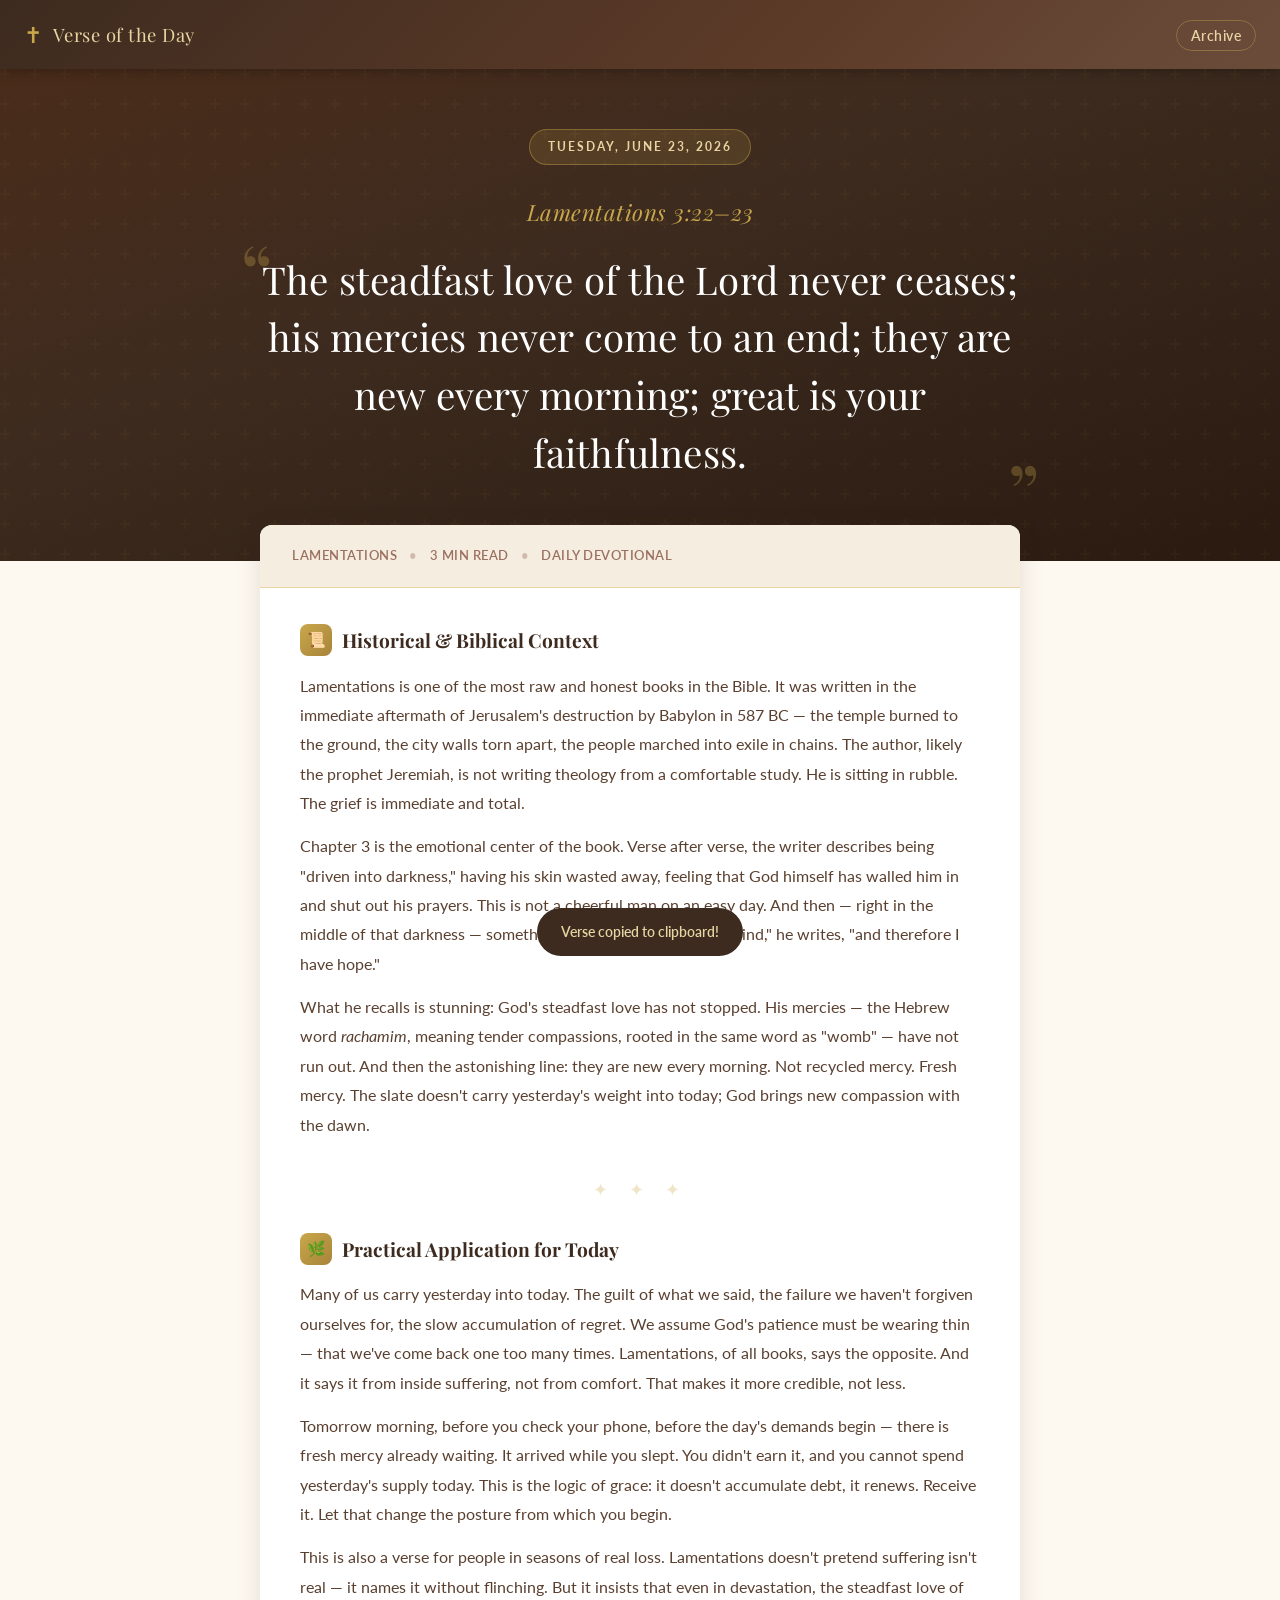
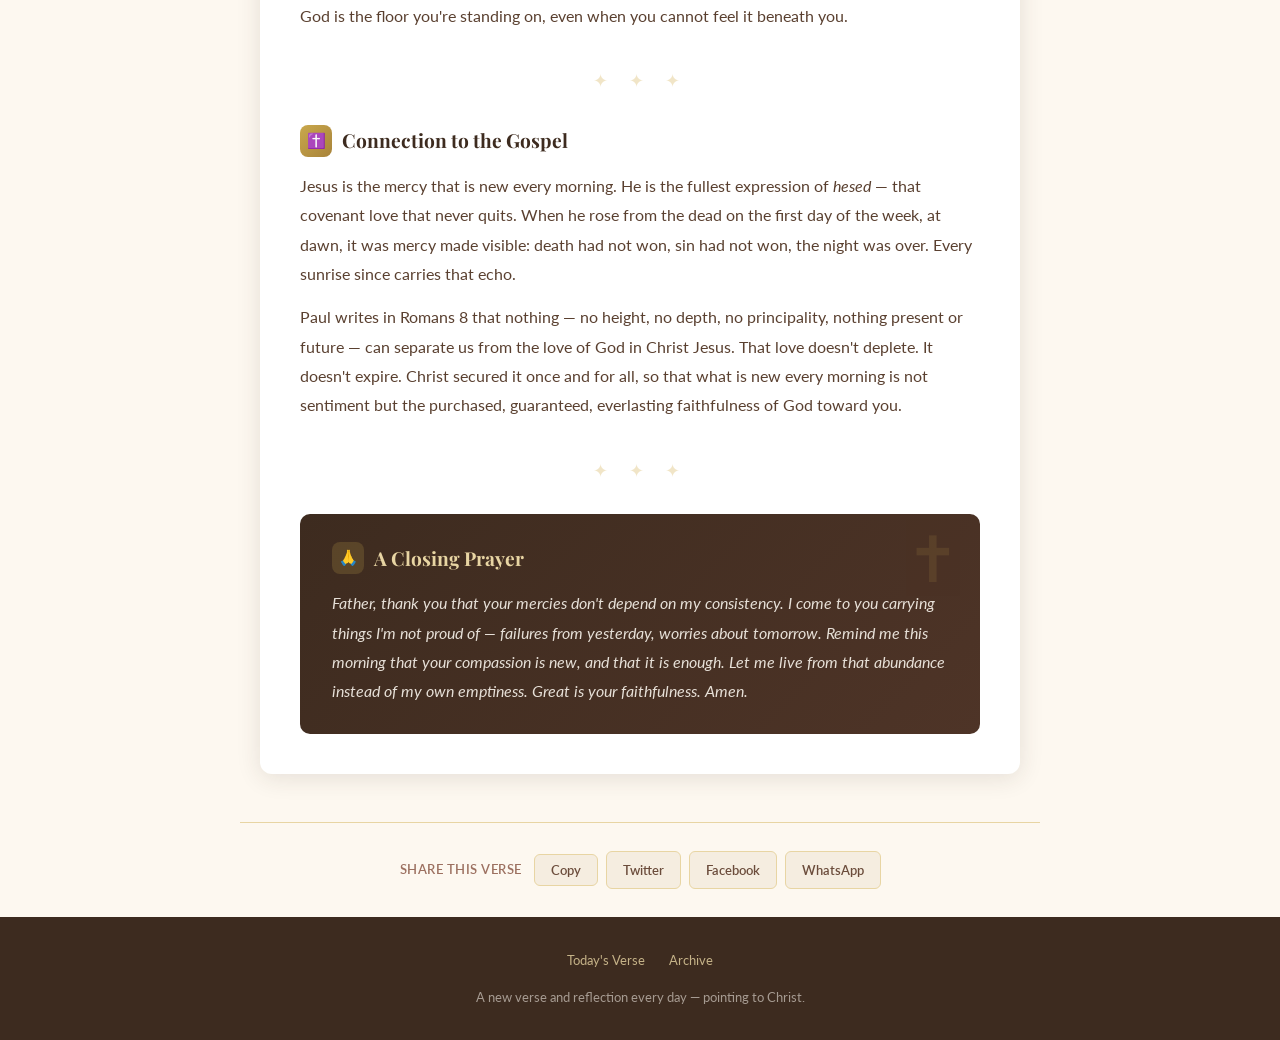
==== index.html @ a3418264 "init: initial site structure and templates" ====
<!DOCTYPE html>
<html lang="en">
<head>
  <meta charset="UTF-8">
  <meta name="viewport" content="width=device-width, initial-scale=1.0">
  <title>Lamentations 3:22–23 — Verse of the Day</title>
  <meta name="description" content="The steadfast love of the Lord never ceases; his mercies never come to an end; they are new every morning; great is your faithfulness.">
  <meta property="og:title" content="Lamentations 3:22–23 — Verse of the Day">
  <meta property="og:description" content="The steadfast love of the Lord never ceases; his mercies never come to an end; they are new every morning; great is your faithfulness.">
  <meta property="og:type" content="website">
  <meta name="twitter:card" content="summary">
  <link rel="preconnect" href="https://fonts.googleapis.com">
  <link rel="preconnect" href="https://fonts.gstatic.com" crossorigin>
  <link href="https://fonts.googleapis.com/css2?family=Playfair+Display:ital,wght@0,400;0,700;1,400&family=Lato:wght@400;600;700&display=swap" rel="stylesheet">
  <link rel="stylesheet" href="css/style.css">
</head>
<body>

  <header class="site-header">
    <a class="site-logo" href="index.html">
      <span class="cross-icon">✝</span>
      <span>Verse of the Day</span>
    </a>
    <nav><a href="archive.html">Archive</a></nav>
  </header>

  <section class="hero">
    <div class="date-badge">Tuesday, June 23, 2026</div>
    <p class="verse-reference">Lamentations 3:22–23</p>
    <blockquote class="verse-text">The steadfast love of the Lord never ceases; his mercies never come to an end; they are new every morning; great is your faithfulness.</blockquote>
  </section>

  <main class="container">
    <article class="article-card">
      <div class="article-meta">
        <span>Lamentations</span>
        <span class="divider">•</span>
        <span>3 min read</span>
        <span class="divider">•</span>
        <span>Daily Devotional</span>
      </div>
      <div class="article-body">

        <div class="article-section">
          <div class="section-label">
            <div class="icon">📜</div>
            <h2>Historical &amp; Biblical Context</h2>
          </div>
          <p>Lamentations is one of the most raw and honest books in the Bible. It was written in the immediate aftermath of Jerusalem's destruction by Babylon in 587 BC — the temple burned to the ground, the city walls torn apart, the people marched into exile in chains. The author, likely the prophet Jeremiah, is not writing theology from a comfortable study. He is sitting in rubble. The grief is immediate and total.</p>
          <p>Chapter 3 is the emotional center of the book. Verse after verse, the writer describes being "driven into darkness," having his skin wasted away, feeling that God himself has walled him in and shut out his prayers. This is not a cheerful man on an easy day. And then — right in the middle of that darkness — something shifts. "But this I call to mind," he writes, "and therefore I have hope."</p>
          <p>What he recalls is stunning: God's steadfast love has not stopped. His mercies — the Hebrew word <em>rachamim</em>, meaning tender compassions, rooted in the same word as "womb" — have not run out. And then the astonishing line: they are new every morning. Not recycled mercy. Fresh mercy. The slate doesn't carry yesterday's weight into today; God brings new compassion with the dawn.</p>
        </div>

        <div class="ornament-divider">✦ ✦ ✦</div>

        <div class="article-section">
          <div class="section-label">
            <div class="icon">🌿</div>
            <h2>Practical Application for Today</h2>
          </div>
          <p>Many of us carry yesterday into today. The guilt of what we said, the failure we haven't forgiven ourselves for, the slow accumulation of regret. We assume God's patience must be wearing thin — that we've come back one too many times. Lamentations, of all books, says the opposite. And it says it from inside suffering, not from comfort. That makes it more credible, not less.</p>
          <p>Tomorrow morning, before you check your phone, before the day's demands begin — there is fresh mercy already waiting. It arrived while you slept. You didn't earn it, and you cannot spend yesterday's supply today. This is the logic of grace: it doesn't accumulate debt, it renews. Receive it. Let that change the posture from which you begin.</p>
          <p>This is also a verse for people in seasons of real loss. Lamentations doesn't pretend suffering isn't real — it names it without flinching. But it insists that even in devastation, the steadfast love of God is the floor you're standing on, even when you cannot feel it beneath you.</p>
        </div>

        <div class="ornament-divider">✦ ✦ ✦</div>

        <div class="article-section">
          <div class="section-label">
            <div class="icon">✝️</div>
            <h2>Connection to the Gospel</h2>
          </div>
          <p>Jesus is the mercy that is new every morning. He is the fullest expression of <em>hesed</em> — that covenant love that never quits. When he rose from the dead on the first day of the week, at dawn, it was mercy made visible: death had not won, sin had not won, the night was over. Every sunrise since carries that echo.</p>
          <p>Paul writes in Romans 8 that nothing — no height, no depth, no principality, nothing present or future — can separate us from the love of God in Christ Jesus. That love doesn't deplete. It doesn't expire. Christ secured it once and for all, so that what is new every morning is not sentiment but the purchased, guaranteed, everlasting faithfulness of God toward you.</p>
        </div>

        <div class="ornament-divider">✦ ✦ ✦</div>

        <div class="article-section prayer-box">
          <div class="section-label">
            <div class="icon">🙏</div>
            <h2>A Closing Prayer</h2>
          </div>
          <p>Father, thank you that your mercies don't depend on my consistency. I come to you carrying things I'm not proud of — failures from yesterday, worries about tomorrow. Remind me this morning that your compassion is new, and that it is enough. Let me live from that abundance instead of my own emptiness. Great is your faithfulness. Amen.</p>
        </div>

      </div>
    </article>
  </main>

  <div class="share-bar">
    <span class="share-label">Share this verse</span>
    <button class="share-btn" onclick="copyVerse()">Copy</button>
    <a class="share-btn" href="https://twitter.com/intent/tweet?text=%22His%20mercies%20are%20new%20every%20morning%22%20%E2%80%94%20Lamentations%203%3A22-23" target="_blank" rel="noopener">Twitter</a>
    <a class="share-btn" href="https://www.facebook.com/sharer/sharer.php?u=" target="_blank" rel="noopener">Facebook</a>
    <a class="share-btn" href="https://wa.me/?text=%22His%20mercies%20are%20new%20every%20morning%22%20%E2%80%94%20Lamentations%203%3A22-23" target="_blank" rel="noopener">WhatsApp</a>
  </div>

  <footer class="site-footer">
    <div class="footer-nav">
      <a href="index.html">Today's Verse</a>
      <a href="archive.html">Archive</a>
    </div>
    <p>A new verse and reflection every day &mdash; pointing to Christ.</p>
  </footer>

  <div class="toast" id="toast">Verse copied to clipboard!</div>
  <script>
    function copyVerse() {
      const text = '"The steadfast love of the Lord never ceases; his mercies never come to an end; they are new every morning." — Lamentations 3:22–23';
      navigator.clipboard.writeText(text).then(() => {
        const t = document.getElementById('toast');
        t.classList.add('show');
        setTimeout(() => t.classList.remove('show'), 2500);
      });
    }
  </script>
</body>
</html>
---- css/style.css ----
/* ===== RESET & BASE ===== */
*, *::before, *::after { box-sizing: border-box; margin: 0; padding: 0; }

:root {
  --gold:       #c9a84c;
  --gold-light: #e8d5a3;
  --cream:      #fdf8f0;
  --parchment:  #f5ede0;
  --brown-dark: #3d2b1f;
  --brown-mid:  #6b4c3b;
  --brown-soft: #9c7060;
  --text:       #2c1f14;
  --text-soft:  #5a4030;
  --white:      #ffffff;
  --shadow:     rgba(61, 43, 31, 0.12);
  --radius:     12px;
  --font-serif: 'Playfair Display', Georgia, 'Times New Roman', serif;
  --font-sans:  'Lato', 'Helvetica Neue', Arial, sans-serif;
}

html { scroll-behavior: smooth; }

body {
  font-family: var(--font-sans);
  background-color: var(--cream);
  color: var(--text);
  line-height: 1.7;
  min-height: 100vh;
}

/* ===== GOOGLE FONTS (loaded in HTML) ===== */

/* ===== HEADER ===== */
.site-header {
  background: linear-gradient(135deg, var(--brown-dark) 0%, #5c3a28 60%, var(--brown-mid) 100%);
  padding: 16px 24px;
  display: flex;
  align-items: center;
  justify-content: space-between;
  position: sticky;
  top: 0;
  z-index: 100;
  box-shadow: 0 2px 12px rgba(0,0,0,0.3);
}

.site-logo {
  display: flex;
  align-items: center;
  gap: 10px;
  text-decoration: none;
}

.site-logo .cross-icon {
  font-size: 22px;
  color: var(--gold);
}

.site-logo span {
  font-family: var(--font-serif);
  font-size: 1.15rem;
  color: var(--gold-light);
  letter-spacing: 0.5px;
}

nav a {
  color: var(--gold-light);
  text-decoration: none;
  font-size: 0.875rem;
  font-weight: 600;
  letter-spacing: 0.5px;
  padding: 6px 14px;
  border: 1px solid rgba(201,168,76,0.4);
  border-radius: 20px;
  transition: all 0.2s ease;
}

nav a:hover {
  background: rgba(201,168,76,0.15);
  border-color: var(--gold);
  color: var(--gold);
}

/* ===== HERO / VERSE SECTION ===== */
.hero {
  background: linear-gradient(160deg, #4a2c1a 0%, #3d2b1f 40%, #2a1a10 100%);
  padding: 60px 24px 80px;
  text-align: center;
  position: relative;
  overflow: hidden;
}

.hero::before {
  content: '';
  position: absolute;
  inset: 0;
  background: url("data:image/svg+xml,%3Csvg width='60' height='60' viewBox='0 0 60 60' xmlns='http://www.w3.org/2000/svg'%3E%3Cg fill='none' fill-rule='evenodd'%3E%3Cg fill='%23c9a84c' fill-opacity='0.04'%3E%3Cpath d='M36 34v-4h-2v4h-4v2h4v4h2v-4h4v-2h-4zm0-30V0h-2v4h-4v2h4v4h2V6h4V4h-4zM6 34v-4H4v4H0v2h4v4h2v-4h4v-2H6zM6 4V0H4v4H0v2h4v4h2V6h4V4H6z'/%3E%3C/g%3E%3C/g%3E%3C/svg%3E");
  pointer-events: none;
}

.date-badge {
  display: inline-block;
  background: rgba(201,168,76,0.15);
  border: 1px solid rgba(201,168,76,0.4);
  color: var(--gold-light);
  font-size: 0.78rem;
  font-weight: 700;
  letter-spacing: 2px;
  text-transform: uppercase;
  padding: 6px 18px;
  border-radius: 20px;
  margin-bottom: 28px;
}

.verse-reference {
  font-family: var(--font-serif);
  font-size: clamp(1.1rem, 3vw, 1.4rem);
  color: var(--gold);
  margin-bottom: 20px;
  font-style: italic;
  letter-spacing: 0.5px;
}

.verse-text {
  font-family: var(--font-serif);
  font-size: clamp(1.5rem, 4.5vw, 2.4rem);
  color: var(--white);
  max-width: 780px;
  margin: 0 auto;
  line-height: 1.5;
  font-weight: 400;
  letter-spacing: 0.2px;
  position: relative;
}

.verse-text::before {
  content: '\201C';
  font-size: 5rem;
  color: var(--gold);
  opacity: 0.3;
  position: absolute;
  top: -20px;
  left: -10px;
  line-height: 1;
  font-family: var(--font-serif);
}

.verse-text::after {
  content: '\201D';
  font-size: 5rem;
  color: var(--gold);
  opacity: 0.3;
  position: absolute;
  bottom: -50px;
  right: -10px;
  line-height: 1;
  font-family: var(--font-serif);
}

/* ===== SHARE BUTTONS ===== */
.share-bar {
  display: flex;
  align-items: center;
  justify-content: center;
  gap: 8px;
  flex-wrap: wrap;
  padding: 28px 20px;
  border-top: 1px solid var(--gold-light);
  max-width: 800px;
  margin: 0 auto;
}

.share-label {
  color: var(--brown-soft);
  font-size: 0.8rem;
  font-weight: 600;
  letter-spacing: 0.5px;
  text-transform: uppercase;
  margin-right: 4px;
}

.share-btn {
  display: inline-flex;
  align-items: center;
  padding: 7px 16px;
  border-radius: 6px;
  font-size: 0.82rem;
  font-weight: 600;
  font-family: var(--font-sans);
  text-decoration: none;
  color: var(--brown-mid);
  background: var(--parchment);
  border: 1px solid var(--gold-light);
  cursor: pointer;
  transition: background 0.15s ease, border-color 0.15s ease;
}

.share-btn:hover {
  background: var(--gold-light);
  border-color: var(--gold);
}

/* ===== MAIN CONTENT ===== */
.container {
  max-width: 800px;
  margin: 0 auto;
  padding: 0 20px;
}

.article-card {
  background: var(--white);
  border-radius: var(--radius);
  box-shadow: 0 4px 24px var(--shadow);
  margin: -36px auto 48px;
  overflow: hidden;
  position: relative;
}

.article-meta {
  background: var(--parchment);
  border-bottom: 1px solid var(--gold-light);
  padding: 20px 32px;
  display: flex;
  align-items: center;
  gap: 12px;
}

.article-meta .divider { color: var(--brown-soft); opacity: 0.4; }

.article-meta span {
  font-size: 0.8rem;
  font-weight: 600;
  letter-spacing: 0.5px;
  color: var(--brown-soft);
  text-transform: uppercase;
}

.article-body {
  padding: 36px 40px 40px;
}

@media (max-width: 600px) {
  .article-body { padding: 24px 20px 28px; }
  .article-meta { padding: 16px 20px; }
}

/* ===== ARTICLE SECTIONS ===== */
.article-section {
  margin-bottom: 36px;
}

.article-section:last-child { margin-bottom: 0; }

.section-label {
  display: flex;
  align-items: center;
  gap: 10px;
  margin-bottom: 14px;
}

.section-label .icon {
  width: 32px;
  height: 32px;
  background: linear-gradient(135deg, var(--gold) 0%, #a8833a 100%);
  border-radius: 8px;
  display: flex;
  align-items: center;
  justify-content: center;
  font-size: 15px;
  flex-shrink: 0;
}

.section-label h2 {
  font-family: var(--font-serif);
  font-size: 1.2rem;
  color: var(--brown-dark);
  font-weight: 700;
}

.article-section p {
  color: var(--text-soft);
  font-size: 1.02rem;
  line-height: 1.8;
  margin-bottom: 14px;
}

.article-section p:last-child { margin-bottom: 0; }

/* ===== DIVIDER ===== */
.ornament-divider {
  text-align: center;
  margin: 28px 0;
  color: var(--gold-light);
  font-size: 1.1rem;
  letter-spacing: 8px;
  opacity: 0.6;
}

/* ===== PRAYER BOX ===== */
.prayer-box {
  background: linear-gradient(135deg, var(--brown-dark) 0%, #4e3427 100%);
  border-radius: 10px;
  padding: 28px 32px;
  margin-top: 8px;
  position: relative;
  overflow: hidden;
}

.prayer-box::before {
  content: '\271D';
  position: absolute;
  right: 20px;
  top: 12px;
  font-size: 4rem;
  color: var(--gold);
  opacity: 0.12;
  line-height: 1;
}

.prayer-box .section-label h2 { color: var(--gold-light); }
.prayer-box .section-label .icon { background: rgba(201,168,76,0.2); }

.prayer-box p {
  color: rgba(253,248,240,0.88) !important;
  font-style: italic;
  font-size: 1.02rem;
}

/* ===== FOOTER ===== */
.site-footer {
  background: var(--brown-dark);
  color: rgba(253,248,240,0.55);
  text-align: center;
  padding: 32px 20px;
  font-size: 0.83rem;
}

.site-footer a {
  color: var(--gold-light);
  text-decoration: none;
  opacity: 0.8;
  transition: opacity 0.2s;
}

.site-footer a:hover { opacity: 1; }

.site-footer .footer-nav {
  display: flex;
  justify-content: center;
  gap: 24px;
  margin-bottom: 14px;
}

/* ===== ARCHIVE PAGE ===== */
.page-hero {
  background: linear-gradient(135deg, var(--brown-dark) 0%, #4e3427 100%);
  padding: 48px 24px;
  text-align: center;
}

.page-hero h1 {
  font-family: var(--font-serif);
  font-size: clamp(1.8rem, 4vw, 2.6rem);
  color: var(--gold-light);
  margin-bottom: 10px;
}

.page-hero p {
  color: rgba(253,248,240,0.6);
  font-size: 0.95rem;
}

.archive-grid {
  display: grid;
  grid-template-columns: repeat(auto-fill, minmax(300px, 1fr));
  gap: 20px;
  padding: 40px 0 60px;
}

.archive-card {
  background: var(--white);
  border-radius: var(--radius);
  box-shadow: 0 2px 12px var(--shadow);
  padding: 24px;
  text-decoration: none;
  display: block;
  transition: transform 0.2s ease, box-shadow 0.2s ease;
  border-left: 4px solid var(--gold);
}

.archive-card:hover {
  transform: translateY(-3px);
  box-shadow: 0 6px 20px var(--shadow);
}

.archive-card .card-date {
  font-size: 0.75rem;
  font-weight: 700;
  text-transform: uppercase;
  letter-spacing: 1px;
  color: var(--gold);
  margin-bottom: 8px;
}

.archive-card .card-ref {
  font-family: var(--font-serif);
  font-size: 1rem;
  color: var(--brown-dark);
  font-weight: 700;
  margin-bottom: 8px;
}

.archive-card .card-preview {
  font-size: 0.88rem;
  color: var(--text-soft);
  line-height: 1.6;
  display: -webkit-box;
  -webkit-line-clamp: 3;
  -webkit-box-orient: vertical;
  overflow: hidden;
}

/* ===== COPY SUCCESS TOAST ===== */
.toast {
  position: fixed;
  bottom: 24px;
  left: 50%;
  transform: translateX(-50%) translateY(80px);
  background: var(--brown-dark);
  color: var(--gold-light);
  padding: 12px 24px;
  border-radius: 24px;
  font-size: 0.875rem;
  font-weight: 600;
  z-index: 1000;
  transition: transform 0.3s ease;
  pointer-events: none;
}

.toast.show { transform: translateX(-50%) translateY(0); }

/* ===== RESPONSIVE ===== */
@media (max-width: 480px) {
  .hero { padding: 48px 16px 64px; }
  .verse-text::before, .verse-text::after { display: none; }
  .share-bar { gap: 8px; }
  .share-btn { padding: 8px 14px; font-size: 0.78rem; }
  .archive-grid { grid-template-columns: 1fr; }
}
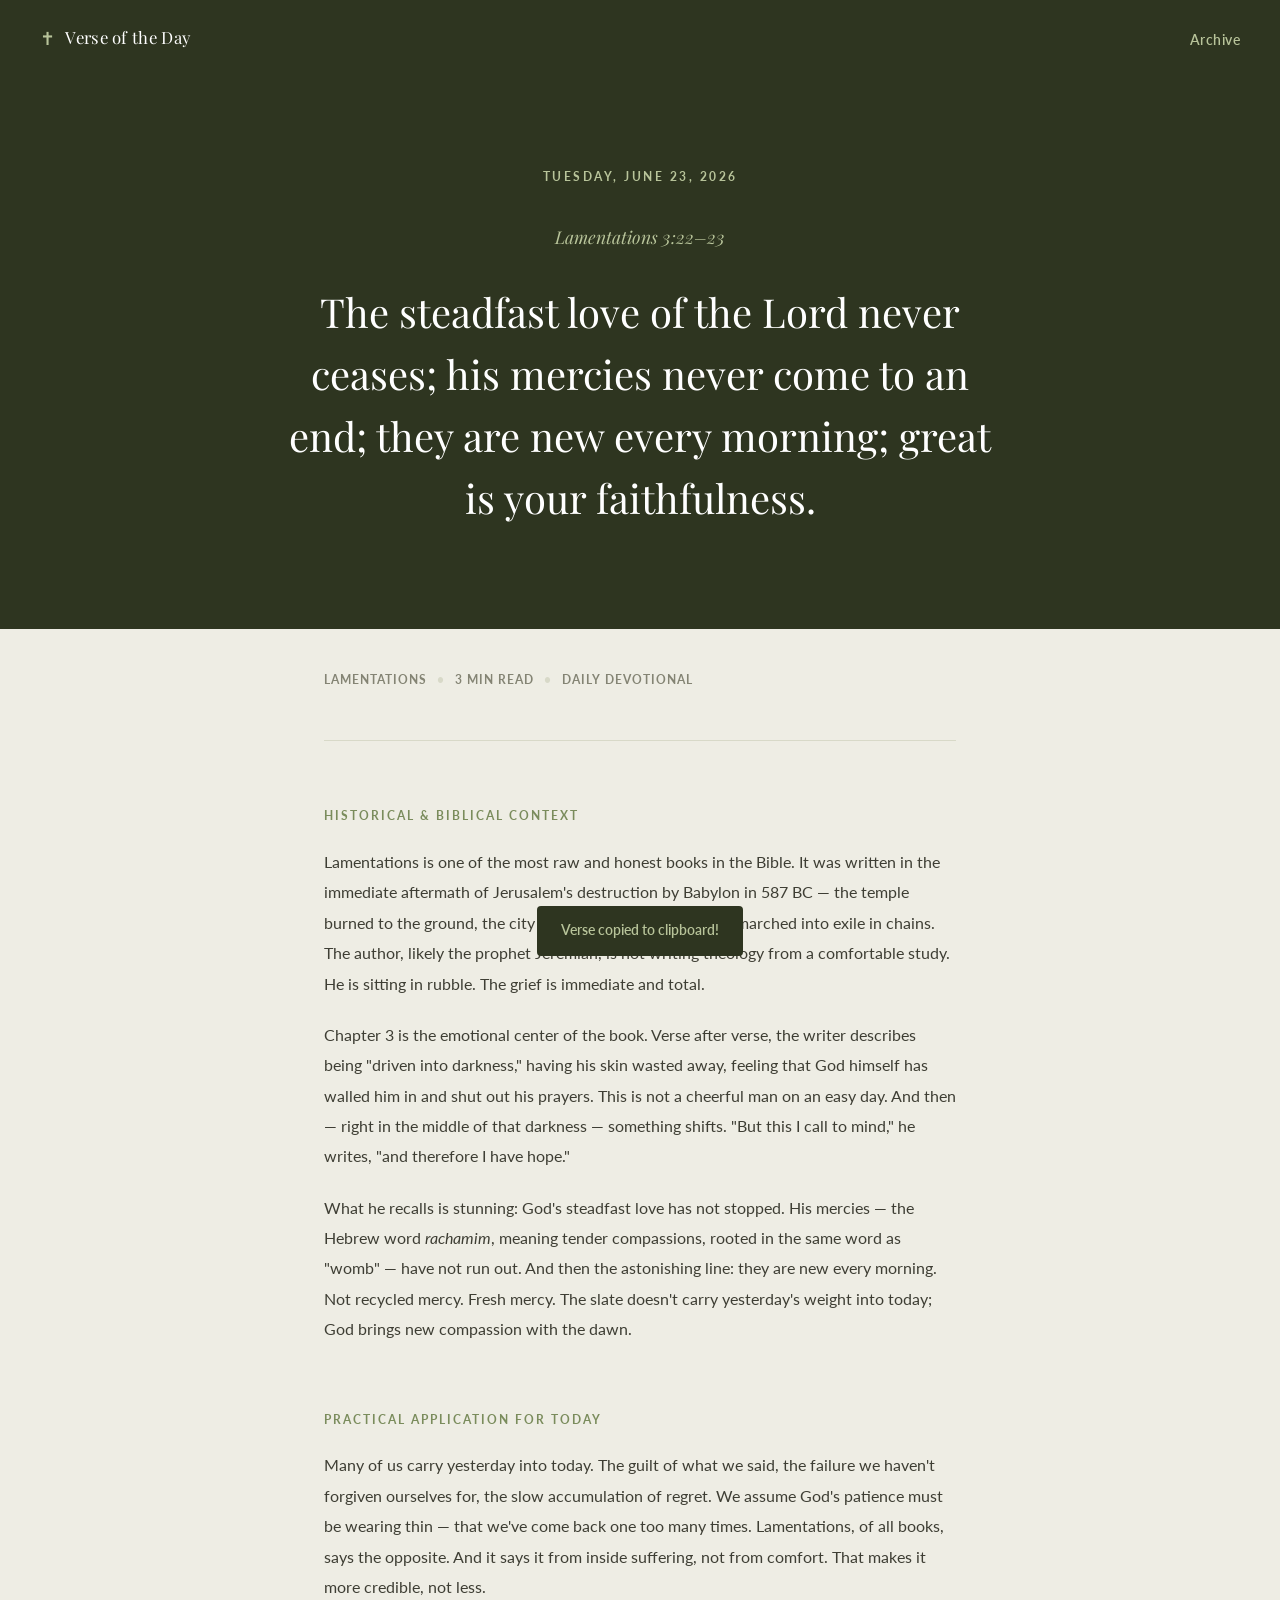
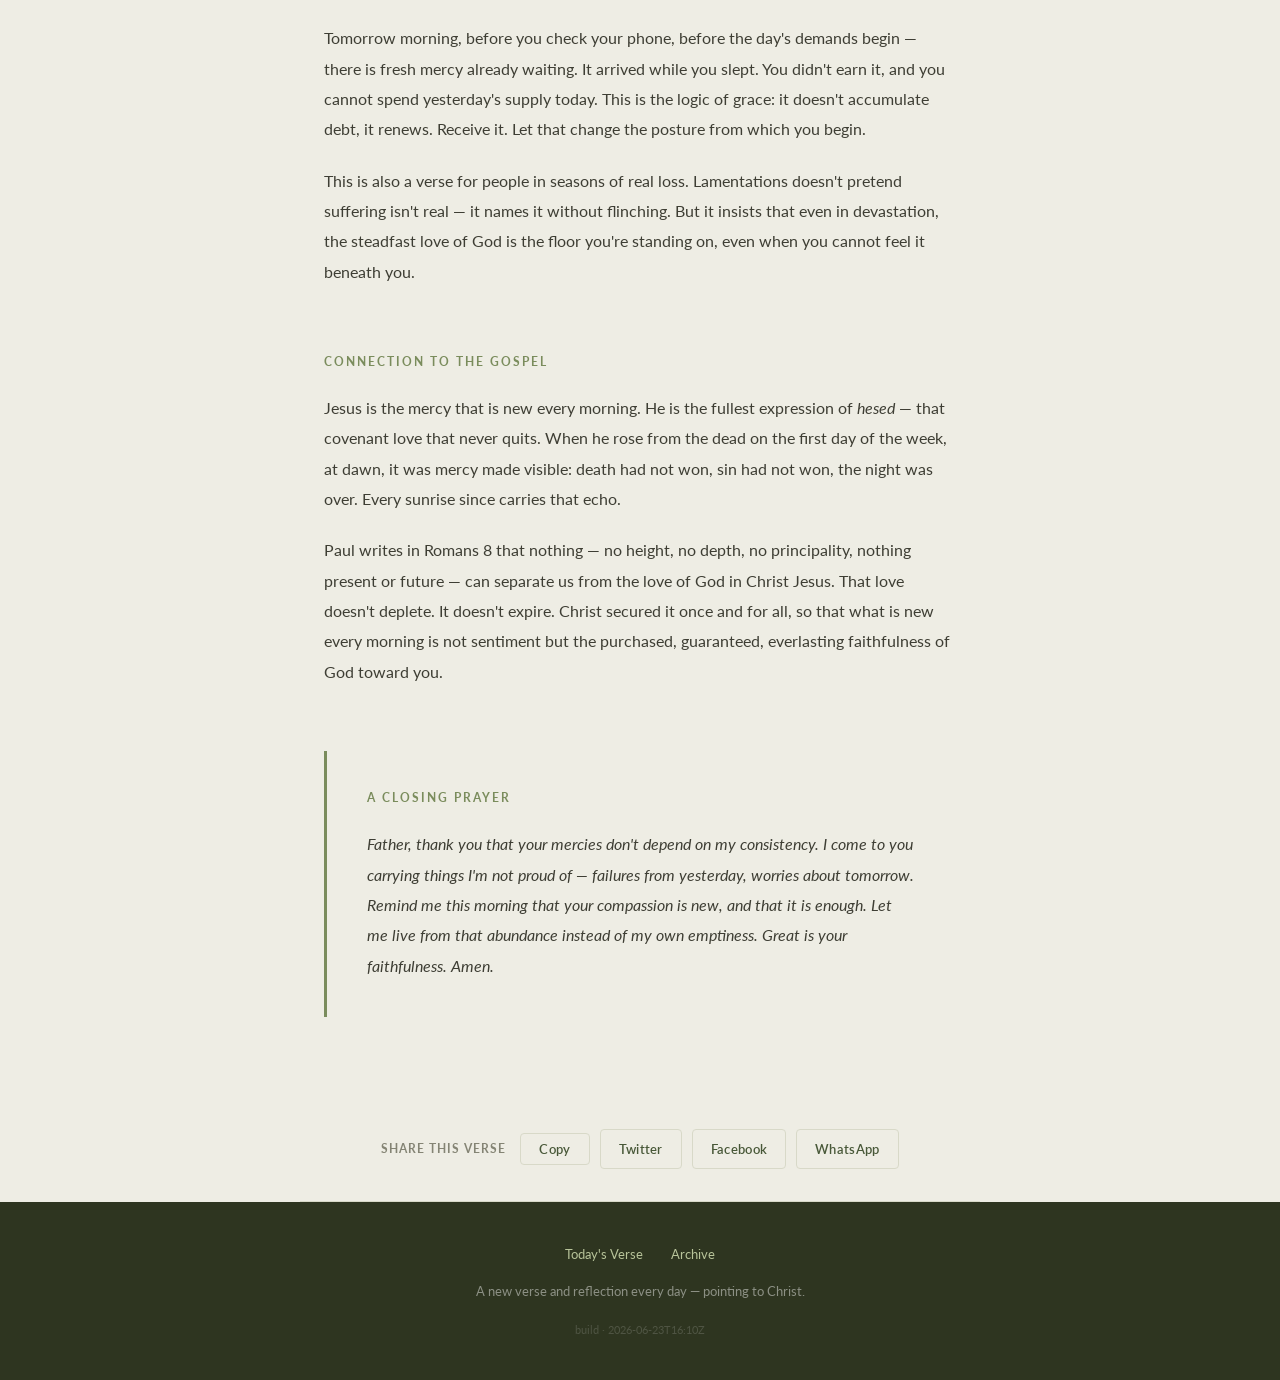
==== commit 1824aa25: "feat: add build timestamp to footer" ====
--- a/index.html
+++ b/index.html
@@ -3,6 +3,7 @@
 <head>
   <meta charset="UTF-8">
   <meta name="viewport" content="width=device-width, initial-scale=1.0">
+  <meta name="build" content="2026-06-23T16:10Z">
   <title>Lamentations 3:22–23 — Verse of the Day</title>
   <meta name="description" content="The steadfast love of the Lord never ceases; his mercies never come to an end; they are new every morning; great is your faithfulness.">
   <meta property="og:title" content="Lamentations 3:22–23 — Verse of the Day">
@@ -102,6 +103,7 @@
       <a href="archive.html">Archive</a>
     </div>
     <p>A new verse and reflection every day &mdash; pointing to Christ.</p>
+    <p style="margin-top:16px;font-size:0.7rem;opacity:0.35;">build · 2026-06-23T16:10Z</p>
   </footer>
 
   <div class="toast" id="toast">Verse copied to clipboard!</div>
--- a/css/style.css
+++ b/css/style.css
@@ -2,45 +2,45 @@
 *, *::before, *::after { box-sizing: border-box; margin: 0; padding: 0; }
 
 :root {
-  --gold:       #c9a84c;
-  --gold-light: #e8d5a3;
-  --cream:      #fdf8f0;
-  --parchment:  #f5ede0;
-  --brown-dark: #3d2b1f;
-  --brown-mid:  #6b4c3b;
-  --brown-soft: #9c7060;
-  --text:       #2c1f14;
-  --text-soft:  #5a4030;
-  --white:      #ffffff;
-  --shadow:     rgba(61, 43, 31, 0.12);
-  --radius:     12px;
-  --font-serif: 'Playfair Display', Georgia, 'Times New Roman', serif;
-  --font-sans:  'Lato', 'Helvetica Neue', Arial, sans-serif;
+  --olive:        #7a8c5c;   /* warm army green accent */
+  --olive-light:  #b8c49a;   /* warm sage */
+  --olive-pale:   #e4e8d8;   /* pale warm sage */
+  --forest:       #2e3520;   /* deep warm forest */
+  --forest-mid:   #485838;   /* mid warm olive */
+  --cream:        #eeede4;   /* warm creamy-olive background */
+  --white:        #ffffff;
+  --text:         #1c1c18;   /* warm near-black */
+  --text-soft:    #3e3e34;   /* warm secondary text */
+  --text-muted:   #848474;   /* warm muted label */
+  --border:       #d8d9c8;   /* warm sage border */
+  --shadow:       rgba(46, 53, 32, 0.08);
+  --radius:       10px;
+  --font-serif:   'Playfair Display', Georgia, 'Times New Roman', serif;
+  --font-sans:    'Lato', 'Helvetica Neue', Arial, sans-serif;
+  --content-width: 680px;
 }
 
 html { scroll-behavior: smooth; }
 
 body {
   font-family: var(--font-sans);
+  font-size: 19px;
   background-color: var(--cream);
   color: var(--text);
-  line-height: 1.7;
+  line-height: 1.9;
   min-height: 100vh;
 }
-
-/* ===== GOOGLE FONTS (loaded in HTML) ===== */
 
 /* ===== HEADER ===== */
 .site-header {
-  background: linear-gradient(135deg, var(--brown-dark) 0%, #5c3a28 60%, var(--brown-mid) 100%);
-  padding: 16px 24px;
+  background: var(--forest);
+  padding: 20px 40px;
   display: flex;
   align-items: center;
   justify-content: space-between;
   position: sticky;
   top: 0;
   z-index: 100;
-  box-shadow: 0 2px 12px rgba(0,0,0,0.3);
 }
 
 .site-logo {
@@ -51,109 +51,61 @@
 }
 
 .site-logo .cross-icon {
-  font-size: 22px;
-  color: var(--gold);
+  font-size: 18px;
+  color: var(--olive-light);
 }
 
 .site-logo span {
   font-family: var(--font-serif);
-  font-size: 1.15rem;
-  color: var(--gold-light);
-  letter-spacing: 0.5px;
+  font-size: 1.05rem;
+  color: var(--white);
+  letter-spacing: 0.3px;
 }
 
 nav a {
-  color: var(--gold-light);
-  text-decoration: none;
-  font-size: 0.875rem;
+  color: var(--olive-light);
+  text-decoration: none;
+  font-size: 0.85rem;
   font-weight: 600;
   letter-spacing: 0.5px;
-  padding: 6px 14px;
-  border: 1px solid rgba(201,168,76,0.4);
-  border-radius: 20px;
-  transition: all 0.2s ease;
-}
-
-nav a:hover {
-  background: rgba(201,168,76,0.15);
-  border-color: var(--gold);
-  color: var(--gold);
-}
+  transition: color 0.2s ease;
+}
+
+nav a:hover { color: var(--white); }
 
 /* ===== HERO / VERSE SECTION ===== */
 .hero {
-  background: linear-gradient(160deg, #4a2c1a 0%, #3d2b1f 40%, #2a1a10 100%);
-  padding: 60px 24px 80px;
+  background: var(--forest);
+  padding: 80px 40px 100px;
   text-align: center;
-  position: relative;
-  overflow: hidden;
-}
-
-.hero::before {
-  content: '';
-  position: absolute;
-  inset: 0;
-  background: url("data:image/svg+xml,%3Csvg width='60' height='60' viewBox='0 0 60 60' xmlns='http://www.w3.org/2000/svg'%3E%3Cg fill='none' fill-rule='evenodd'%3E%3Cg fill='%23c9a84c' fill-opacity='0.04'%3E%3Cpath d='M36 34v-4h-2v4h-4v2h4v4h2v-4h4v-2h-4zm0-30V0h-2v4h-4v2h4v4h2V6h4V4h-4zM6 34v-4H4v4H0v2h4v4h2v-4h4v-2H6zM6 4V0H4v4H0v2h4v4h2V6h4V4H6z'/%3E%3C/g%3E%3C/g%3E%3C/svg%3E");
-  pointer-events: none;
 }
 
 .date-badge {
   display: inline-block;
-  background: rgba(201,168,76,0.15);
-  border: 1px solid rgba(201,168,76,0.4);
-  color: var(--gold-light);
-  font-size: 0.78rem;
-  font-weight: 700;
-  letter-spacing: 2px;
-  text-transform: uppercase;
-  padding: 6px 18px;
-  border-radius: 20px;
+  color: var(--olive-light);
+  font-size: 0.72rem;
+  font-weight: 700;
+  letter-spacing: 2.5px;
+  text-transform: uppercase;
+  margin-bottom: 32px;
+}
+
+.verse-reference {
+  font-family: var(--font-serif);
+  font-size: 1.1rem;
+  color: var(--olive-light);
   margin-bottom: 28px;
-}
-
-.verse-reference {
-  font-family: var(--font-serif);
-  font-size: clamp(1.1rem, 3vw, 1.4rem);
-  color: var(--gold);
-  margin-bottom: 20px;
   font-style: italic;
-  letter-spacing: 0.5px;
 }
 
 .verse-text {
   font-family: var(--font-serif);
-  font-size: clamp(1.5rem, 4.5vw, 2.4rem);
+  font-size: clamp(1.7rem, 4vw, 2.5rem);
   color: var(--white);
-  max-width: 780px;
+  max-width: 740px;
   margin: 0 auto;
-  line-height: 1.5;
+  line-height: 1.55;
   font-weight: 400;
-  letter-spacing: 0.2px;
-  position: relative;
-}
-
-.verse-text::before {
-  content: '\201C';
-  font-size: 5rem;
-  color: var(--gold);
-  opacity: 0.3;
-  position: absolute;
-  top: -20px;
-  left: -10px;
-  line-height: 1;
-  font-family: var(--font-serif);
-}
-
-.verse-text::after {
-  content: '\201D';
-  font-size: 5rem;
-  color: var(--gold);
-  opacity: 0.3;
-  position: absolute;
-  bottom: -50px;
-  right: -10px;
-  line-height: 1;
-  font-family: var(--font-serif);
 }
 
 /* ===== SHARE BUTTONS ===== */
@@ -161,258 +113,217 @@
   display: flex;
   align-items: center;
   justify-content: center;
-  gap: 8px;
+  gap: 10px;
   flex-wrap: wrap;
-  padding: 28px 20px;
-  border-top: 1px solid var(--gold-light);
-  max-width: 800px;
+  padding: 32px 20px;
+  max-width: var(--content-width);
   margin: 0 auto;
+  border-bottom: 1px solid var(--border);
 }
 
 .share-label {
-  color: var(--brown-soft);
+  color: var(--text-muted);
+  font-size: 0.75rem;
+  font-weight: 700;
+  letter-spacing: 1px;
+  text-transform: uppercase;
+  margin-right: 4px;
+}
+
+.share-btn {
+  display: inline-flex;
+  align-items: center;
+  padding: 7px 18px;
+  border-radius: 4px;
   font-size: 0.8rem;
   font-weight: 600;
-  letter-spacing: 0.5px;
-  text-transform: uppercase;
-  margin-right: 4px;
-}
-
-.share-btn {
-  display: inline-flex;
-  align-items: center;
-  padding: 7px 16px;
-  border-radius: 6px;
-  font-size: 0.82rem;
-  font-weight: 600;
   font-family: var(--font-sans);
   text-decoration: none;
-  color: var(--brown-mid);
-  background: var(--parchment);
-  border: 1px solid var(--gold-light);
+  color: var(--forest-mid);
+  background: var(--cream);
+  border: 1px solid var(--border);
   cursor: pointer;
   transition: background 0.15s ease, border-color 0.15s ease;
+  letter-spacing: 0.3px;
 }
 
 .share-btn:hover {
-  background: var(--gold-light);
-  border-color: var(--gold);
+  background: var(--olive-pale);
+  border-color: var(--olive-light);
+  color: var(--forest);
 }
 
 /* ===== MAIN CONTENT ===== */
 .container {
-  max-width: 800px;
+  max-width: var(--content-width);
   margin: 0 auto;
-  padding: 0 20px;
+  padding: 0 24px;
 }
 
 .article-card {
-  background: var(--white);
-  border-radius: var(--radius);
-  box-shadow: 0 4px 24px var(--shadow);
-  margin: -36px auto 48px;
-  overflow: hidden;
-  position: relative;
+  margin: 0 auto;
+  padding-bottom: 80px;
 }
 
 .article-meta {
-  background: var(--parchment);
-  border-bottom: 1px solid var(--gold-light);
-  padding: 20px 32px;
-  display: flex;
-  align-items: center;
-  gap: 12px;
-}
-
-.article-meta .divider { color: var(--brown-soft); opacity: 0.4; }
+  display: flex;
+  align-items: center;
+  gap: 10px;
+  padding: 40px 0 48px;
+  border-bottom: 1px solid var(--border);
+  margin-bottom: 64px;
+}
+
+.article-meta .divider { color: var(--border); }
 
 .article-meta span {
-  font-size: 0.8rem;
-  font-weight: 600;
-  letter-spacing: 0.5px;
-  color: var(--brown-soft);
-  text-transform: uppercase;
-}
-
-.article-body {
-  padding: 36px 40px 40px;
-}
-
-@media (max-width: 600px) {
-  .article-body { padding: 24px 20px 28px; }
-  .article-meta { padding: 16px 20px; }
-}
+  font-size: 0.75rem;
+  font-weight: 700;
+  letter-spacing: 1px;
+  color: var(--text-muted);
+  text-transform: uppercase;
+}
+
+.article-body { padding: 0; }
 
 /* ===== ARTICLE SECTIONS ===== */
 .article-section {
-  margin-bottom: 36px;
+  margin-bottom: 64px;
 }
 
 .article-section:last-child { margin-bottom: 0; }
 
+/* Icon boxes hidden — replaced by clean text label */
+.section-label .icon { display: none; }
+
 .section-label {
-  display: flex;
-  align-items: center;
-  gap: 10px;
-  margin-bottom: 14px;
-}
-
-.section-label .icon {
-  width: 32px;
-  height: 32px;
-  background: linear-gradient(135deg, var(--gold) 0%, #a8833a 100%);
-  border-radius: 8px;
-  display: flex;
-  align-items: center;
-  justify-content: center;
-  font-size: 15px;
-  flex-shrink: 0;
+  margin-bottom: 20px;
 }
 
 .section-label h2 {
-  font-family: var(--font-serif);
-  font-size: 1.2rem;
-  color: var(--brown-dark);
-  font-weight: 700;
+  font-size: 0.72rem;
+  font-weight: 700;
+  letter-spacing: 2px;
+  text-transform: uppercase;
+  color: var(--olive);
 }
 
 .article-section p {
   color: var(--text-soft);
-  font-size: 1.02rem;
-  line-height: 1.8;
-  margin-bottom: 14px;
+  font-size: 1rem;
+  line-height: 1.9;
+  margin-bottom: 1.3em;
 }
 
 .article-section p:last-child { margin-bottom: 0; }
 
-/* ===== DIVIDER ===== */
-.ornament-divider {
-  text-align: center;
-  margin: 28px 0;
-  color: var(--gold-light);
-  font-size: 1.1rem;
-  letter-spacing: 8px;
-  opacity: 0.6;
-}
+/* Ornament dividers removed — whitespace does the work */
+.ornament-divider { display: none; }
 
 /* ===== PRAYER BOX ===== */
 .prayer-box {
-  background: linear-gradient(135deg, var(--brown-dark) 0%, #4e3427 100%);
-  border-radius: 10px;
-  padding: 28px 32px;
-  margin-top: 8px;
-  position: relative;
-  overflow: hidden;
-}
-
-.prayer-box::before {
-  content: '\271D';
-  position: absolute;
-  right: 20px;
-  top: 12px;
-  font-size: 4rem;
-  color: var(--gold);
-  opacity: 0.12;
-  line-height: 1;
-}
-
-.prayer-box .section-label h2 { color: var(--gold-light); }
-.prayer-box .section-label .icon { background: rgba(201,168,76,0.2); }
+  background: var(--cream);
+  border-left: 3px solid var(--olive);
+  border-radius: 0;
+  padding: 36px 40px;
+  margin-top: 0;
+}
+
+.prayer-box::before { display: none; }
+
+.prayer-box .section-label h2 { color: var(--olive); }
 
 .prayer-box p {
-  color: rgba(253,248,240,0.88) !important;
+  color: var(--text-soft) !important;
   font-style: italic;
-  font-size: 1.02rem;
+  font-size: 1rem;
 }
 
 /* ===== FOOTER ===== */
 .site-footer {
-  background: var(--brown-dark);
-  color: rgba(253,248,240,0.55);
+  background: var(--forest);
+  color: rgba(255,255,255,0.45);
   text-align: center;
-  padding: 32px 20px;
-  font-size: 0.83rem;
+  padding: 40px 20px;
+  font-size: 0.8rem;
 }
 
 .site-footer a {
-  color: var(--gold-light);
-  text-decoration: none;
-  opacity: 0.8;
-  transition: opacity 0.2s;
-}
-
-.site-footer a:hover { opacity: 1; }
+  color: var(--olive-light);
+  text-decoration: none;
+  transition: color 0.2s;
+}
+
+.site-footer a:hover { color: var(--white); }
 
 .site-footer .footer-nav {
   display: flex;
   justify-content: center;
-  gap: 24px;
-  margin-bottom: 14px;
+  gap: 28px;
+  margin-bottom: 12px;
 }
 
 /* ===== ARCHIVE PAGE ===== */
 .page-hero {
-  background: linear-gradient(135deg, var(--brown-dark) 0%, #4e3427 100%);
-  padding: 48px 24px;
+  background: var(--forest);
+  padding: 72px 40px;
   text-align: center;
 }
 
 .page-hero h1 {
   font-family: var(--font-serif);
-  font-size: clamp(1.8rem, 4vw, 2.6rem);
-  color: var(--gold-light);
-  margin-bottom: 10px;
+  font-size: clamp(2rem, 4vw, 2.8rem);
+  color: var(--white);
+  margin-bottom: 12px;
+  font-weight: 400;
 }
 
 .page-hero p {
-  color: rgba(253,248,240,0.6);
-  font-size: 0.95rem;
+  color: var(--olive-light);
+  font-size: 0.9rem;
+  letter-spacing: 0.5px;
 }
 
 .archive-grid {
   display: grid;
   grid-template-columns: repeat(auto-fill, minmax(300px, 1fr));
-  gap: 20px;
-  padding: 40px 0 60px;
+  gap: 1px;
+  padding: 60px 0 80px;
+  background: var(--border);
 }
 
 .archive-card {
   background: var(--white);
-  border-radius: var(--radius);
-  box-shadow: 0 2px 12px var(--shadow);
-  padding: 24px;
+  padding: 32px 28px;
   text-decoration: none;
   display: block;
-  transition: transform 0.2s ease, box-shadow 0.2s ease;
-  border-left: 4px solid var(--gold);
-}
-
-.archive-card:hover {
-  transform: translateY(-3px);
-  box-shadow: 0 6px 20px var(--shadow);
-}
+  transition: background 0.15s ease;
+}
+
+.archive-card:hover { background: var(--cream); }
 
 .archive-card .card-date {
-  font-size: 0.75rem;
-  font-weight: 700;
-  text-transform: uppercase;
-  letter-spacing: 1px;
-  color: var(--gold);
-  margin-bottom: 8px;
+  font-size: 0.7rem;
+  font-weight: 700;
+  text-transform: uppercase;
+  letter-spacing: 1.5px;
+  color: var(--olive);
+  margin-bottom: 10px;
 }
 
 .archive-card .card-ref {
   font-family: var(--font-serif);
-  font-size: 1rem;
-  color: var(--brown-dark);
-  font-weight: 700;
-  margin-bottom: 8px;
+  font-size: 1.15rem;
+  color: var(--text);
+  font-weight: 700;
+  margin-bottom: 10px;
+  line-height: 1.3;
 }
 
 .archive-card .card-preview {
   font-size: 0.88rem;
-  color: var(--text-soft);
-  line-height: 1.6;
+  color: var(--text-muted);
+  line-height: 1.7;
   display: -webkit-box;
   -webkit-line-clamp: 3;
   -webkit-box-orient: vertical;
@@ -425,11 +336,11 @@
   bottom: 24px;
   left: 50%;
   transform: translateX(-50%) translateY(80px);
-  background: var(--brown-dark);
-  color: var(--gold-light);
+  background: var(--forest);
+  color: var(--olive-light);
   padding: 12px 24px;
-  border-radius: 24px;
-  font-size: 0.875rem;
+  border-radius: 4px;
+  font-size: 0.85rem;
   font-weight: 600;
   z-index: 1000;
   transition: transform 0.3s ease;
@@ -439,10 +350,23 @@
 .toast.show { transform: translateX(-50%) translateY(0); }
 
 /* ===== RESPONSIVE ===== */
-@media (max-width: 480px) {
-  .hero { padding: 48px 16px 64px; }
-  .verse-text::before, .verse-text::after { display: none; }
-  .share-bar { gap: 8px; }
-  .share-btn { padding: 8px 14px; font-size: 0.78rem; }
+@media (max-width: 600px) {
+  body { font-size: 20px; }
+  .site-header { padding: 16px 20px; }
+  .hero { padding: 60px 20px 80px; }
+  .verse-text { font-size: 1.9rem; line-height: 1.5; }
+  .verse-reference { font-size: 1.15rem; }
+  .article-meta { padding: 32px 0 36px; margin-bottom: 48px; }
+  .article-section { margin-bottom: 48px; }
+  .article-section p { font-size: 1.1rem; line-height: 1.9; }
+  .section-label h2 { font-size: 0.8rem; }
+  .prayer-box { padding: 28px 24px; }
+  .prayer-box p { font-size: 1.1rem; }
+  .share-bar { padding: 24px 16px; gap: 8px; }
+  .share-btn { font-size: 0.9rem; }
   .archive-grid { grid-template-columns: 1fr; }
-}
+  .archive-card .card-ref { font-size: 1.25rem; }
+  .archive-card .card-preview { font-size: 0.95rem; }
+  .page-hero { padding: 52px 20px; }
+  .page-hero h1 { font-size: 2.2rem; }
+}
